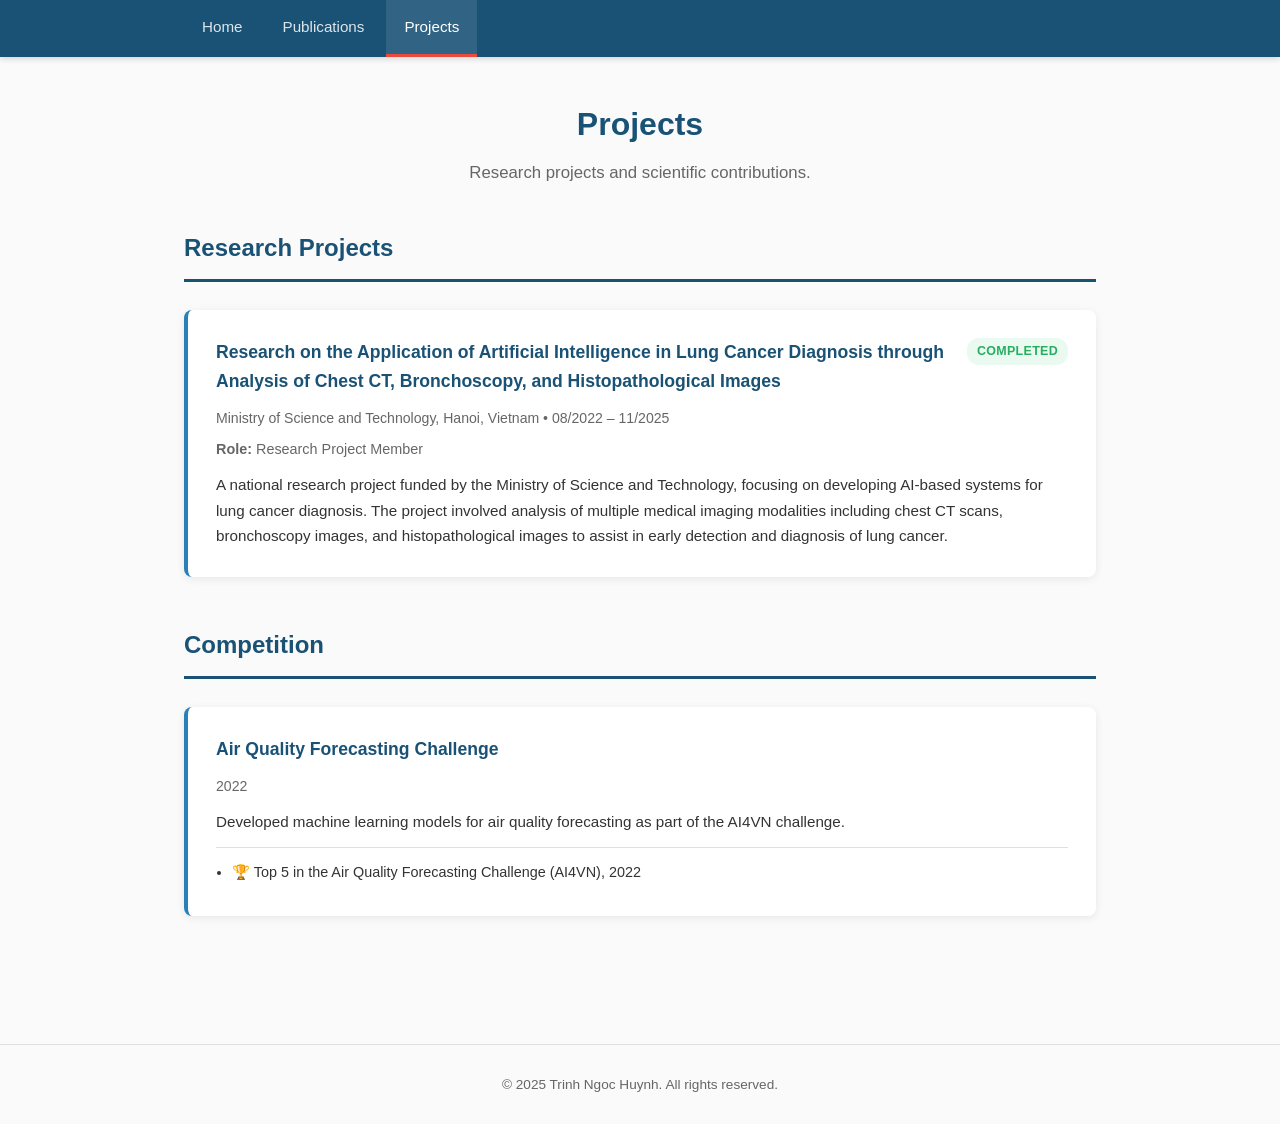
==== projects/index.html @ fa9c3c4f "update profile" ====
<!DOCTYPE html>
<html lang="en">
<head>
    <meta charset="UTF-8">
    <meta name="viewport" content="width=device-width, initial-scale=1.0">
    <title>Projects</title>
    <link rel="stylesheet" href="../index-style.css">
</head>
<body>

    <!-- Navigation -->
    <nav class="navbar">
        <div class="nav-container">
            <ul class="nav-links">
                <li><a href="../">Home</a></li>
                <li><a href="../publications/">Publications</a></li>
                <li><a href="./" class="active">Projects</a></li>
            </ul>
        </div>
    </nav>

    <main class="container">

        <div class="page-header">
            <h1>Projects</h1>
            <p>Research projects and scientific contributions.</p>
        </div>

        <!-- Research Projects -->
        <section class="section">
            <h2 class="section-title">Research Projects</h2>

            <div class="project-card">
                <div class="project-header">
                    <div class="project-title">Research on the Application of Artificial Intelligence in Lung Cancer
                        Diagnosis through Analysis of Chest CT, Bronchoscopy, and Histopathological Images</div>
                    <span class="badge badge-completed">Completed</span>
                </div>
                <div class="project-meta">Ministry of Science and Technology, Hanoi, Vietnam &bull; 08/2022 – 11/2025
                </div>
                <div class="project-role"><strong>Role:</strong> Research Project Member</div>
                <div class="project-description">
                    A national research project funded by the Ministry of Science and Technology, focusing on developing
                    AI-based systems for lung cancer diagnosis. The project involved analysis of multiple medical
                    imaging modalities including chest CT scans, bronchoscopy images, and histopathological images to
                    assist in early detection and diagnosis of lung cancer.
                </div>
            </div>
        </section>

        <!-- Competition -->
        <section class="section">
            <h2 class="section-title">Competition</h2>

            <div class="project-card">
                <div class="project-header">
                    <div class="project-title">Air Quality Forecasting Challenge</div>
                </div>
                <div class="project-meta">2022</div>
                <div class="project-description">
                    Developed machine learning models for air quality forecasting as part of the AI4VN challenge.
                </div>
                <div class="project-awards">
                    <ul>
                        <li>🏆 Top 5 in the Air Quality Forecasting Challenge (AI4VN), 2022</li>
                    </ul>
                </div>
            </div>
        </section>

    </main>

    <footer class="footer">
        <p>&copy; 2025 Trinh Ngoc Huynh. All rights reserved.</p>
    </footer>

</body>
</html>
---- index-style.css ----
/* ============================================
   Huynh Trinh Ngoc — Academic Homepage
   ============================================ */

/* ---------- Reset & Base ---------- */
*,
*::before,
*::after {
	margin: 0;
	padding: 0;
	box-sizing: border-box;
}

:root {
	--primary: #1a5276;
	--primary-light: #2980b9;
	--accent: #e74c3c;
	--bg: #fafafa;
	--card-bg: #ffffff;
	--text: #333333;
	--text-light: #666666;
	--border: #e0e0e0;
	--shadow: 0 2px 8px rgba(0, 0, 0, 0.08);
	--radius: 8px;
	--max-width: 960px;
	--font-sans: "Segoe UI", Tahoma, Geneva, Verdana, sans-serif;
	--font-mono: "Consolas", "Courier New", monospace;
}

html {
	scroll-behavior: smooth;
}

body {
	font-family: var(--font-sans);
	background: var(--bg);
	color: var(--text);
	line-height: 1.7;
	font-size: 16px;
}

a {
	color: var(--primary-light);
	text-decoration: none;
	transition: color 0.2s;
}

a:hover {
	color: var(--accent);
	text-decoration: underline;
}

img {
	max-width: 100%;
	height: auto;
}

/* ---------- Navigation ---------- */
.navbar {
	background: var(--primary);
	padding: 0;
	position: sticky;
	top: 0;
	z-index: 1000;
	box-shadow: 0 2px 6px rgba(0, 0, 0, 0.15);
}

.navbar .nav-container {
	max-width: var(--max-width);
	margin: 0 auto;
	display: flex;
	align-items: center;
	justify-content: space-between;
	padding: 0 24px;
}

.navbar .nav-brand {
	color: #fff;
	font-size: 1.15rem;
	font-weight: 700;
	padding: 14px 0;
	text-decoration: none;
}

.navbar .nav-brand:hover {
	color: #fff;
	text-decoration: none;
}

.navbar .nav-links {
	list-style: none;
	display: flex;
	gap: 4px;
}

.navbar .nav-links a {
	color: rgba(255, 255, 255, 0.85);
	padding: 14px 18px;
	display: block;
	font-size: 0.95rem;
	font-weight: 500;
	transition: background 0.2s, color 0.2s;
	border-bottom: 3px solid transparent;
}

.navbar .nav-links a:hover,
.navbar .nav-links a.active {
	background: rgba(255, 255, 255, 0.1);
	color: #fff;
	text-decoration: none;
	border-bottom-color: var(--accent);
}

/* ---------- Main Container ---------- */
.container {
	max-width: var(--max-width);
	margin: 0 auto;
	padding: 40px 24px;
}

/* ---------- Hero / Profile Section ---------- */
.hero {
	display: flex;
	gap: 40px;
	align-items: flex-start;
	margin-bottom: 48px;
	background: var(--card-bg);
	padding: 36px;
	border-radius: var(--radius);
	box-shadow: var(--shadow);
}

.hero-avatar {
	width: 200px;
	height: 200px;
	border-radius: 50%;
	object-fit: cover;
	border: 5px solid var(--primary);
	box-shadow: 0 4px 12px rgba(0, 0, 0, 0.12);
}

.hero-info {
	flex: 1;
}

.hero-info h1 {
	font-size: 2rem;
	color: var(--primary);
	margin-bottom: 8px;
}

.hero-info .subtitle {
	font-size: 1.1rem;
	color: var(--text-light);
	margin-bottom: 16px;
}

.hero-info .bio {
	font-size: 1rem;
	color: var(--text);
	margin-bottom: 20px;
	line-height: 1.8;
}

.contact-list {
	display: flex;
	flex-wrap: wrap;
	gap: 12px;
}

.contact-item {
	display: inline-flex;
	align-items: center;
	gap: 8px;
	padding: 8px 16px;
	background: var(--bg);
	border: 1px solid var(--border);
	border-radius: 24px;
	font-size: 0.92rem;
	color: var(--text);
	text-decoration: none;
	transition: all 0.2s ease;
}

.contact-item:hover {
	background: var(--primary);
	color: #fff;
	border-color: var(--primary);
	text-decoration: none;
	transform: translateY(-1px);
	box-shadow: 0 3px 10px rgba(26, 82, 118, 0.2);
}

.contact-item:hover svg {
	color: #fff;
}

.contact-item svg {
	flex-shrink: 0;
	color: var(--primary-light);
	transition: color 0.2s ease;
}

/* ---------- Section ---------- */
.section {
	margin-bottom: 48px;
}

.section-title {
	font-size: 1.5rem;
	color: var(--primary);
	border-bottom: 3px solid var(--primary);
	padding-bottom: 10px;
	margin-bottom: 28px;
}

/* ---------- Cards ---------- */
.card {
	background: var(--card-bg);
	border-radius: var(--radius);
	box-shadow: var(--shadow);
	padding: 24px 28px;
	margin-bottom: 20px;
	transition: box-shadow 0.2s, transform 0.2s;
	border-left: 4px solid var(--primary);
}

.card:hover {
	box-shadow: 0 4px 16px rgba(0, 0, 0, 0.12);
	transform: translateY(-2px);
}

.card .card-title {
	font-size: 1.1rem;
	font-weight: 700;
	color: var(--text);
	margin-bottom: 6px;
}

.card .card-title a {
	color: var(--primary);
}

.card .card-title a:hover {
	color: var(--accent);
}

.card .card-authors {
	font-size: 0.92rem;
	color: var(--text-light);
	margin-bottom: 4px;
}

.card .card-authors .highlight {
	font-weight: 600;
	color: var(--text);
}

.card .card-venue {
	font-size: 0.9rem;
	color: var(--text-light);
	font-style: italic;
	margin-bottom: 8px;
}

.card .card-badges {
	display: flex;
	flex-wrap: wrap;
	gap: 8px;
	margin-top: 8px;
}

.badge {
	display: inline-block;
	font-size: 0.78rem;
	font-weight: 600;
	padding: 3px 10px;
	border-radius: 12px;
	text-transform: uppercase;
	letter-spacing: 0.3px;
}

.badge-year {
	background: #ebf5fb;
	color: var(--primary-light);
}

.badge-journal {
	background: #eafaf1;
	color: #27ae60;
}

.badge-conference {
	background: #fef9e7;
	color: #f39c12;
}

.badge-preprint {
	background: #f4ecf7;
	color: #8e44ad;
}

.badge-ongoing {
	background: #fdedec;
	color: var(--accent);
}

.badge-completed {
	background: #eafaf1;
	color: #27ae60;
}

.badge-link a {
	color: var(--primary-light);
	font-size: 0.85rem;
}

/* ---------- Project Cards ---------- */
.project-card {
	background: var(--card-bg);
	border-radius: var(--radius);
	box-shadow: var(--shadow);
	padding: 28px;
	margin-bottom: 20px;
	border-left: 4px solid var(--primary-light);
	transition: box-shadow 0.2s, transform 0.2s;
}

.project-card:hover {
	box-shadow: 0 4px 16px rgba(0, 0, 0, 0.12);
	transform: translateY(-2px);
}

.project-card .project-header {
	display: flex;
	justify-content: space-between;
	align-items: flex-start;
	gap: 16px;
	margin-bottom: 10px;
}

.project-card .project-title {
	font-size: 1.1rem;
	font-weight: 700;
	color: var(--primary);
	flex: 1;
}

.project-card .project-meta {
	font-size: 0.88rem;
	color: var(--text-light);
	margin-bottom: 6px;
}

.project-card .project-description {
	font-size: 0.95rem;
	color: var(--text);
	line-height: 1.7;
	margin-top: 10px;
}

.project-card .project-role {
	font-size: 0.9rem;
	color: var(--text-light);
	margin-top: 4px;
}

.project-card .project-awards {
	margin-top: 12px;
	padding-top: 12px;
	border-top: 1px solid var(--border);
}

.project-card .project-awards li {
	font-size: 0.9rem;
	color: var(--text);
	margin-left: 16px;
	margin-bottom: 4px;
}

/* ---------- Education & Experience Timeline ---------- */
.timeline {
	position: relative;
	padding-left: 28px;
}

.timeline::before {
	content: "";
	position: absolute;
	left: 8px;
	top: 0;
	bottom: 0;
	width: 3px;
	background: var(--primary);
	border-radius: 2px;
}

.timeline-item {
	position: relative;
	margin-bottom: 28px;
	background: var(--card-bg);
	padding: 20px 24px;
	border-radius: var(--radius);
	box-shadow: var(--shadow);
}

.timeline-item::before {
	content: "";
	position: absolute;
	left: -24px;
	top: 24px;
	width: 13px;
	height: 13px;
	background: var(--primary-light);
	border: 3px solid var(--bg);
	border-radius: 50%;
}

.timeline-item .timeline-title {
	font-size: 1.05rem;
	font-weight: 700;
	color: var(--text);
}

.timeline-item .timeline-subtitle {
	font-size: 0.92rem;
	color: var(--primary-light);
	font-weight: 500;
}

.timeline-item .timeline-date {
	font-size: 0.85rem;
	color: var(--text-light);
	margin-top: 2px;
}

.timeline-item .timeline-desc {
	font-size: 0.95rem;
	color: var(--text);
	margin-top: 8px;
	line-height: 1.7;
}

/* ---------- Awards List ---------- */
.awards-list {
	list-style: none;
}

.awards-list li {
	position: relative;
	padding: 14px 20px 14px 40px;
	margin-bottom: 12px;
	background: var(--card-bg);
	border-radius: var(--radius);
	box-shadow: var(--shadow);
	font-size: 0.95rem;
	border-left: 4px solid #f39c12;
}

.awards-list li::before {
	content: "🏆";
	position: absolute;
	left: 14px;
	top: 14px;
}

/* ---------- Publications Page Specific ---------- */
.filter-bar {
	display: flex;
	flex-wrap: wrap;
	gap: 10px;
	margin-bottom: 28px;
}

.filter-btn {
	padding: 8px 18px;
	border: 2px solid var(--border);
	border-radius: 20px;
	background: var(--card-bg);
	font-size: 0.88rem;
	font-weight: 500;
	color: var(--text-light);
	cursor: pointer;
	transition: all 0.2s;
}

.filter-btn:hover,
.filter-btn.active {
	border-color: var(--primary);
	color: var(--primary);
	background: #ebf5fb;
}

/* ---------- Page Header ---------- */
.page-header {
	text-align: center;
	margin-bottom: 40px;
}

.page-header h1 {
	font-size: 2rem;
	color: var(--primary);
	margin-bottom: 8px;
}

.page-header p {
	font-size: 1.05rem;
	color: var(--text-light);
}

/* ---------- Footer ---------- */
.footer {
	text-align: center;
	padding: 28px 24px;
	color: var(--text-light);
	font-size: 0.85rem;
	border-top: 1px solid var(--border);
	margin-top: 40px;
}

/* ---------- Responsive ---------- */
@media (max-width: 768px) {
	.hero {
		flex-direction: column;
		align-items: center;
		text-align: center;
		padding: 28px 20px;
	}

	.hero-info h1 {
		font-size: 1.6rem;
	}

	.contact-list {
		justify-content: center;
	}

	.navbar .nav-container {
		flex-direction: column;
		padding: 0;
	}

	.navbar .nav-brand {
		padding: 12px 0 0;
	}

	.navbar .nav-links {
		width: 100%;
		justify-content: center;
		padding-bottom: 0;
	}

	.navbar .nav-links a {
		padding: 10px 14px;
		font-size: 0.88rem;
	}

	.container {
		padding: 24px 16px;
	}

	.project-card .project-header {
		flex-direction: column;
	}
}
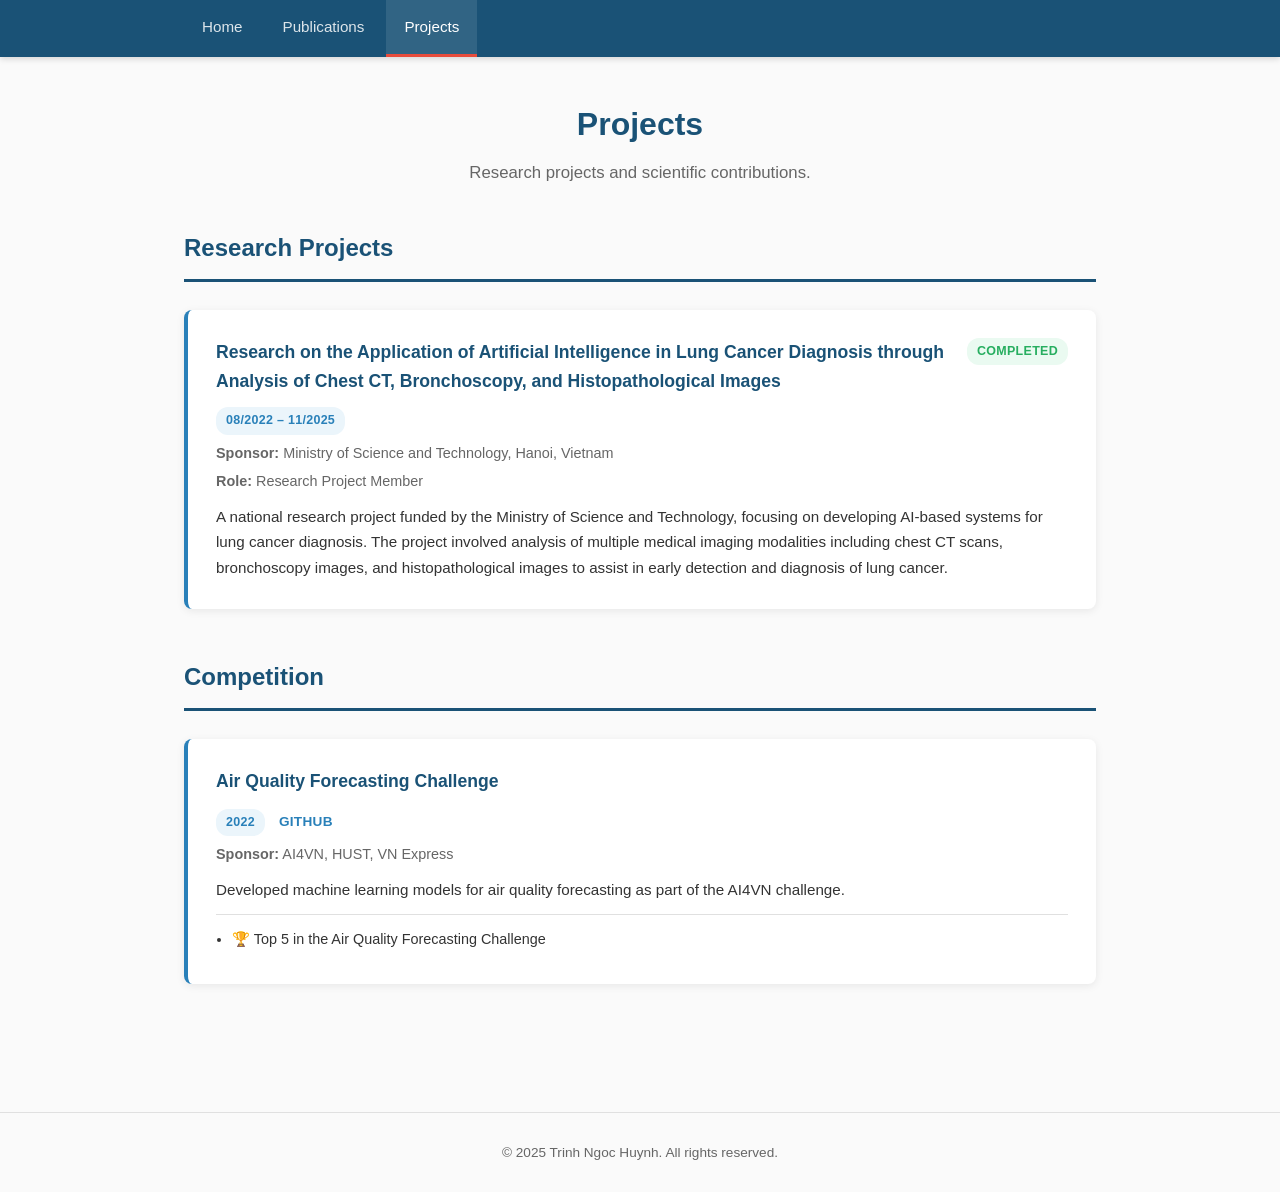
==== commit 3a7673f5: "update projects and publications" ====
--- a/projects/index.html
+++ b/projects/index.html
@@ -36,7 +36,10 @@
                         Diagnosis through Analysis of Chest CT, Bronchoscopy, and Histopathological Images</div>
                     <span class="badge badge-completed">Completed</span>
                 </div>
-                <div class="project-meta">Ministry of Science and Technology, Hanoi, Vietnam &bull; 08/2022 – 11/2025
+                <div class="project-meta">
+                    <span class="badge badge-year">08/2022 – 11/2025</span>
+                </div>
+                <div class="project-role"><strong>Sponsor:</strong> Ministry of Science and Technology, Hanoi, Vietnam
                 </div>
                 <div class="project-role"><strong>Role:</strong> Research Project Member</div>
                 <div class="project-description">
@@ -56,13 +59,20 @@
                 <div class="project-header">
                     <div class="project-title">Air Quality Forecasting Challenge</div>
                 </div>
-                <div class="project-meta">2022</div>
+                <div class="project-meta">
+                    <span class="badge badge-year">2022</span>
+                    <span class="badge badge-link"><a
+                            href="https://github.com/huynhspm/Air-Quality-Forecasting-Challenge"
+                            target="_blank">GitHub</a></span>
+                </div>
+                <div class="project-role"><strong>Sponsor:</strong> AI4VN, HUST, VN Express
+                </div>
                 <div class="project-description">
                     Developed machine learning models for air quality forecasting as part of the AI4VN challenge.
                 </div>
                 <div class="project-awards">
                     <ul>
-                        <li>🏆 Top 5 in the Air Quality Forecasting Challenge (AI4VN), 2022</li>
+                        <li>🏆 Top 5 in the Air Quality Forecasting Challenge</li>
                     </ul>
                 </div>
             </div>
